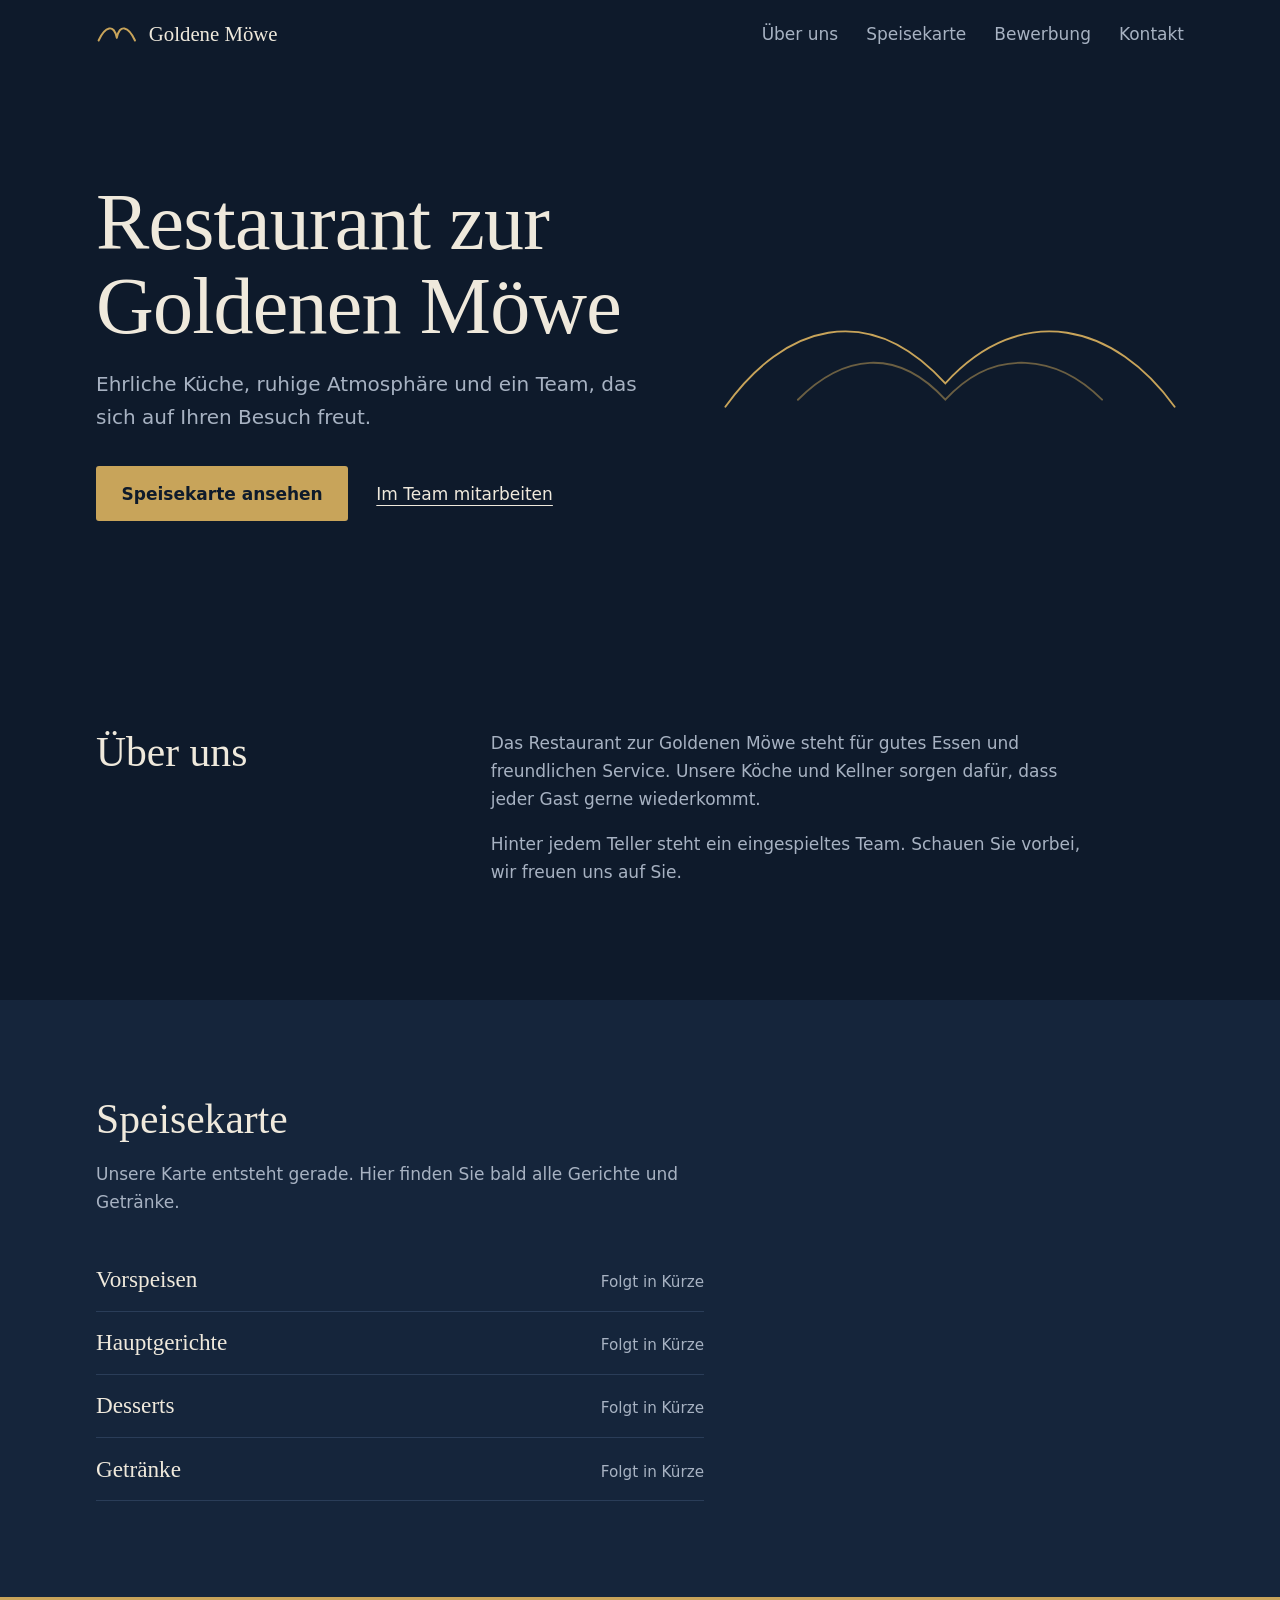
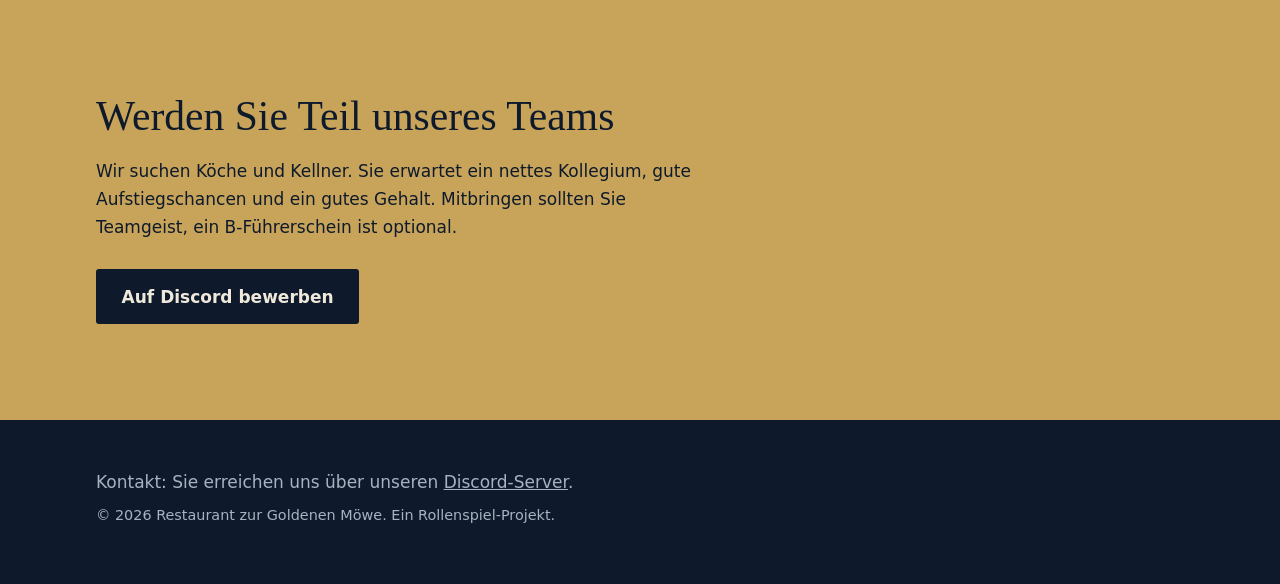
==== index.html @ 76fbbf75 "Add first files for website" ====
<!DOCTYPE html>
<html lang="de">
<head>
  <meta charset="utf-8">
  <meta name="viewport" content="width=device-width, initial-scale=1">
  <title>Restaurant zur Goldenen Möwe</title>
  <meta name="description" content="Restaurant zur Goldenen Möwe: ehrliche Küche, freundlicher Service und ein Team, das sich auf Sie freut.">
  <meta name="robots" content="noindex, nofollow">
  <meta name="theme-color" content="#0e1a2b">
  <link rel="icon" href="favicon.svg" type="image/svg+xml">
  <link rel="stylesheet" href="style.css">
</head>
<body>
  <a class="skip" href="#inhalt">Zum Inhalt springen</a>

  <header class="kopf">
    <div class="wrap">
      <a class="marke" href="./">
        <svg viewBox="0 0 64 40" aria-hidden="true"><path d="M4 30C14 8 28 4 32 26 36 4 50 8 60 30"/></svg>
        Goldene Möwe
      </a>
      <nav class="nav" aria-label="Hauptmenü">
        <a href="#ueber-uns">Über uns</a>
        <a class="wichtig" href="#speisekarte">Speisekarte</a>
        <a class="wichtig" href="#bewerbung">Bewerbung</a>
        <a href="#kontakt">Kontakt</a>
      </nav>
    </div>
  </header>

  <main id="inhalt">
    <section class="hero">
      <div class="wrap">
        <div>
          <h1>Restaurant zur Goldenen Möwe</h1>
          <p class="lead">Ehrliche Küche, ruhige Atmosphäre und ein Team, das sich auf Ihren Besuch freut.</p>
          <div class="aktionen">
            <a class="knopf" href="#speisekarte">Speisekarte ansehen</a>
            <a class="textlink" href="#bewerbung">Im Team mitarbeiten</a>
          </div>
        </div>
        <!-- Die Möwe zeichnet sich beim Laden einmal selbst. Später kann hier ein Foto stehen. -->
        <svg class="moewe" viewBox="0 0 400 160" aria-hidden="true">
          <path class="zug" pathLength="1" d="M8 128C58 58 130 36 196 108 262 36 342 58 392 128"/>
          <path class="zug zug2" pathLength="1" d="M70 122C108 84 154 76 196 122 238 76 292 84 330 122"/>
        </svg>
      </div>
    </section>

    <section class="ueber" id="ueber-uns">
      <div class="wrap">
        <h2>Über uns</h2>
        <div class="text">
          <p>Das Restaurant zur Goldenen Möwe steht für gutes Essen und freundlichen Service. Unsere Köche und Kellner sorgen dafür, dass jeder Gast gerne wiederkommt.</p>
          <p>Hinter jedem Teller steht ein eingespieltes Team. Schauen Sie vorbei, wir freuen uns auf Sie.</p>
        </div>
      </div>
    </section>

    <section class="karte" id="speisekarte">
      <div class="wrap">
        <h2>Speisekarte</h2>
        <p class="text">Unsere Karte entsteht gerade. Hier finden Sie bald alle Gerichte und Getränke.</p>
        <ul class="gaenge">
          <li>Vorspeisen <span>Folgt in Kürze</span></li>
          <li>Hauptgerichte <span>Folgt in Kürze</span></li>
          <li>Desserts <span>Folgt in Kürze</span></li>
          <li>Getränke <span>Folgt in Kürze</span></li>
        </ul>
      </div>
    </section>

    <section class="bewerbung" id="bewerbung">
      <div class="wrap">
        <h2>Werden Sie Teil unseres Teams</h2>
        <p>Wir suchen Köche und Kellner. Sie erwartet ein nettes Kollegium, gute Aufstiegschancen und ein gutes Gehalt. Mitbringen sollten Sie Teamgeist, ein B-Führerschein ist optional.</p>
        <!-- TODO: DEIN-LINK durch den Einladungslink zu deinem Discord-Server ersetzen -->
        <a class="knopf" href="https://discord.gg/DEIN-LINK">Auf Discord bewerben</a>
      </div>
    </section>
  </main>

  <footer class="fuss" id="kontakt">
    <div class="wrap">
      <p>Kontakt: Sie erreichen uns über unseren <a href="https://discord.gg/DEIN-LINK">Discord-Server</a>.</p>
      <p class="klein">© 2026 Restaurant zur Goldenen Möwe. Ein Rollenspiel-Projekt.</p>
    </div>
  </footer>
</body>
</html>
---- style.css ----
/* Farben und Schriften: hier zentral anpassen */
:root {
  --tiefsee: #0e1a2b;   /* Grundfarbe */
  --hafen: #15253b;     /* Flächen */
  --linie: #2a3d58;     /* feine Trennlinien */
  --messing: #c8a45a;   /* Akzent: das Gold der Möwe */
  --gischt: #efe9dc;    /* Haupttext */
  --nebel: #a7b2c2;     /* Nebentext */
  --serif: "Iowan Old Style", "Palatino Linotype", Palatino, "Book Antiqua", Georgia, serif;
  --sans: system-ui, -apple-system, "Segoe UI", Roboto, sans-serif;
  color-scheme: dark;
}

* { box-sizing: border-box; }
@media (prefers-reduced-motion: no-preference) { html { scroll-behavior: smooth; } }

body {
  margin: 0;
  background: var(--tiefsee);
  color: var(--gischt);
  font: 1.0625rem/1.65 var(--sans);
}
a { color: inherit; }
:focus-visible { outline: 2px solid var(--messing); outline-offset: 3px; }
.wrap { width: min(100% - 3rem, 68rem); margin-inline: auto; }

.skip { position: absolute; left: -999px; }
.skip:focus { left: 1rem; top: 1rem; z-index: 10; padding: .5rem .75rem; background: var(--messing); color: var(--tiefsee); }

/* Kopfzeile */
.kopf { padding-block: 1.25rem; }
.kopf .wrap { display: flex; justify-content: space-between; align-items: center; gap: 1.5rem; }
.marke { display: flex; align-items: center; gap: .7rem; text-decoration: none; font: 1.3rem var(--serif); }
.marke svg { width: 2.6rem; height: auto; }
.marke path { fill: none; stroke: var(--messing); stroke-width: 3; stroke-linecap: round; stroke-linejoin: round; }
.nav { display: flex; gap: 1.75rem; }
.nav a { color: var(--nebel); text-decoration: none; }
.nav a:hover { color: var(--gischt); }

/* Startbereich */
.hero { padding-block: clamp(3rem, 9vw, 7rem); }
.hero .wrap { display: grid; grid-template-columns: 1.1fr .9fr; align-items: center; gap: 3rem; }
h1 { margin: 0 0 1.25rem; font: 400 clamp(2.6rem, 6.5vw, 5rem)/1.05 var(--serif); letter-spacing: -.01em; }
.lead { max-width: 34rem; margin: 0 0 2rem; font-size: 1.25rem; color: var(--nebel); }
.aktionen { display: flex; flex-wrap: wrap; align-items: center; gap: 1.25rem 1.75rem; }

.knopf { display: inline-block; padding: .85rem 1.6rem; border-radius: 3px; background: var(--messing); color: var(--tiefsee); font-weight: 600; text-decoration: none; }
.knopf:hover { background: #d9b972; }
.textlink { text-underline-offset: .3em; }

/* Die Möwe: das eine auffällige Element, zeichnet sich einmal beim Laden */
.moewe { width: 100%; height: auto; overflow: visible; }
.moewe path { fill: none; stroke: var(--messing); stroke-width: 1.6; stroke-linecap: round; }
.moewe .zug { stroke-dasharray: 1; stroke-dashoffset: 1; animation: zeichnen 2.6s .3s ease-out forwards; }
.moewe .zug2 { opacity: .5; animation-delay: 1s; }
@keyframes zeichnen { to { stroke-dashoffset: 0; } }
@media (prefers-reduced-motion: reduce) { .moewe .zug { animation: none; stroke-dashoffset: 0; } }

/* Abschnitte */
section { padding-block: clamp(3.5rem, 8vw, 6rem); }
.hero { padding-block: clamp(3rem, 9vw, 7rem); }
h2 { margin: 0 0 1rem; font: 400 clamp(1.8rem, 3.5vw, 2.6rem)/1.15 var(--serif); }
.text { max-width: 38rem; color: var(--nebel); }
.text p:first-child { margin-top: 0; }

.ueber .wrap { display: grid; grid-template-columns: 1fr 2fr; gap: 3rem; }

.karte { background: var(--hafen); }
.gaenge { max-width: 38rem; margin: 2rem 0 0; padding: 0; list-style: none; }
.gaenge li { display: flex; justify-content: space-between; align-items: baseline; gap: 1rem; padding: 1.1rem 0; border-bottom: 1px solid var(--linie); font: 1.45rem var(--serif); }
.gaenge span { font: .95rem var(--sans); color: var(--nebel); }

.bewerbung { background: var(--messing); color: var(--tiefsee); }
.bewerbung p { max-width: 38rem; margin: 0 0 1.75rem; }
.bewerbung .knopf { background: var(--tiefsee); color: var(--gischt); }
.bewerbung .knopf:hover { background: var(--hafen); }
.bewerbung :focus-visible { outline-color: var(--tiefsee); }

/* Fußzeile */
.fuss { padding-block: 3rem; color: var(--nebel); }
.fuss p { margin: 0 0 .5rem; }
.fuss .klein { font-size: .9rem; }

/* Mobil */
@media (max-width: 820px) {
  .hero .wrap, .ueber .wrap { grid-template-columns: 1fr; gap: 2rem; }
  .moewe { max-width: 26rem; }
  .nav { gap: 1.25rem; }
  .nav a:not(.wichtig) { display: none; }
}
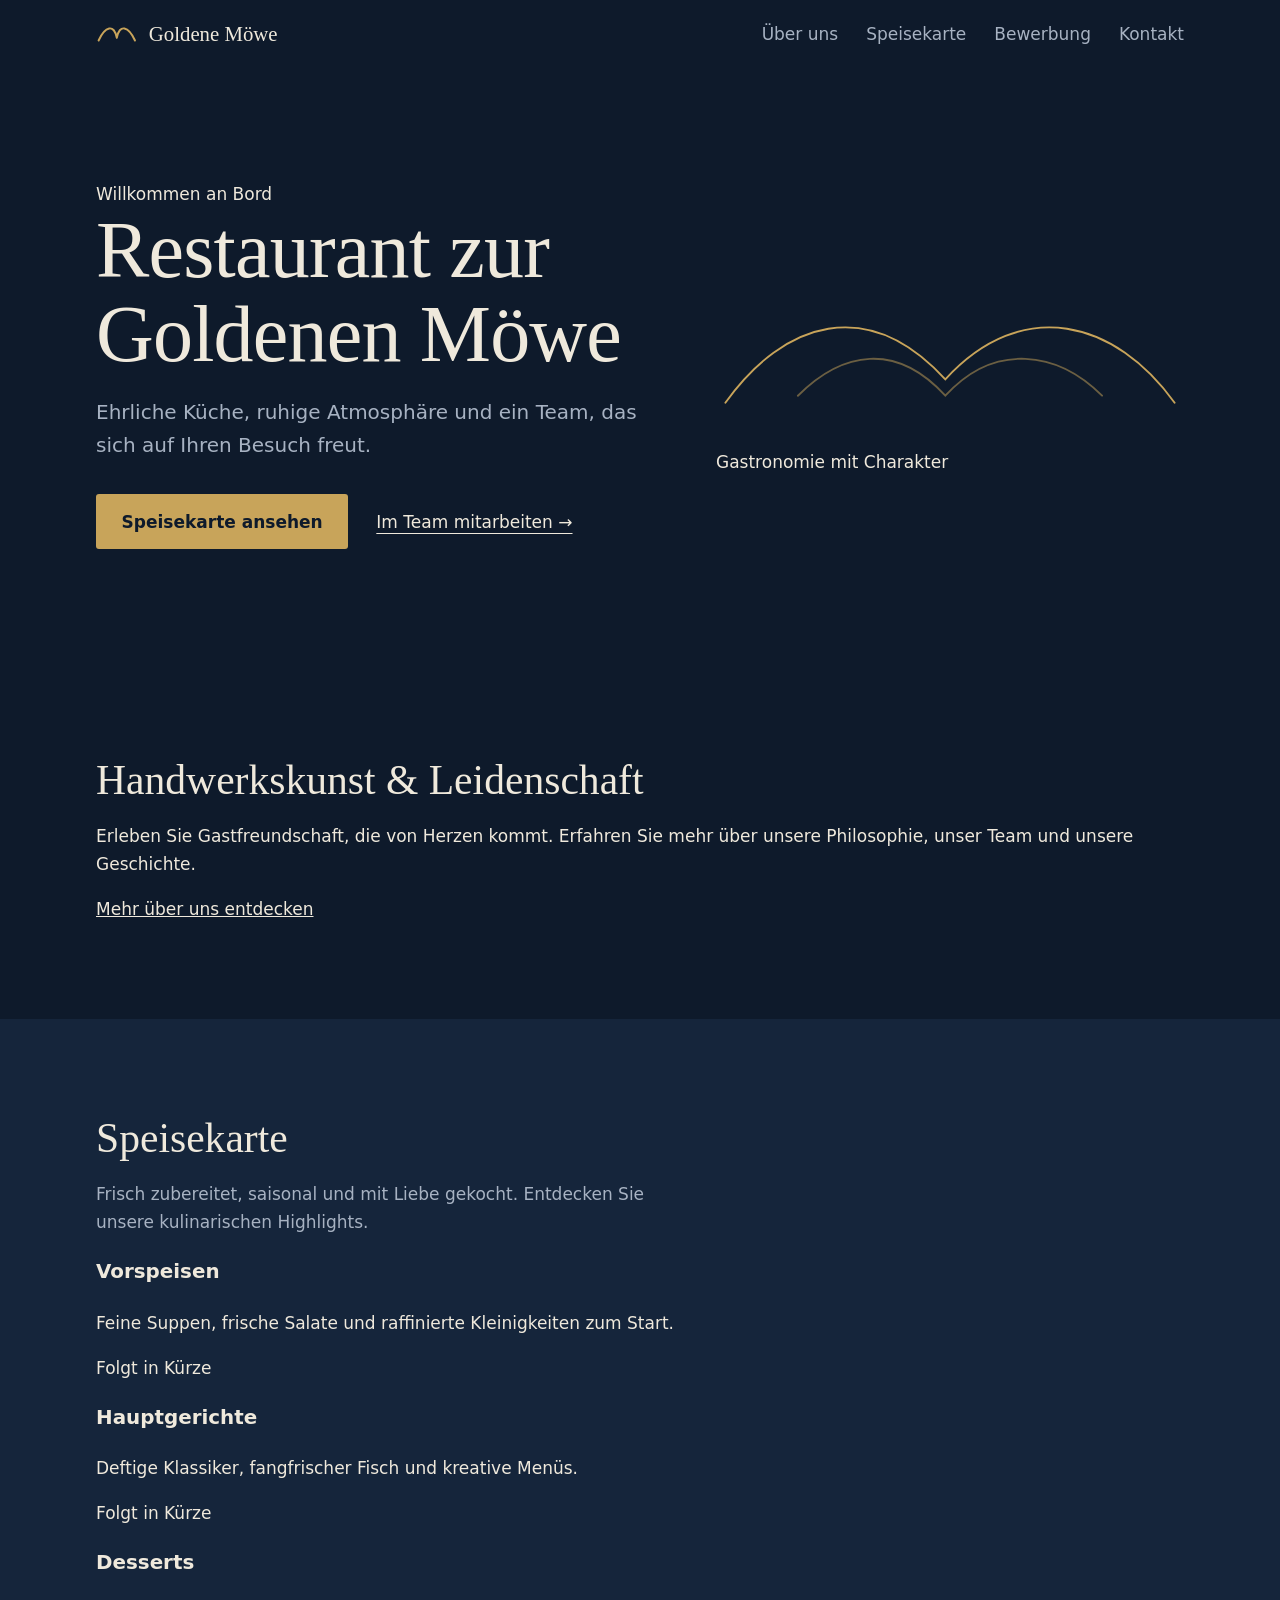
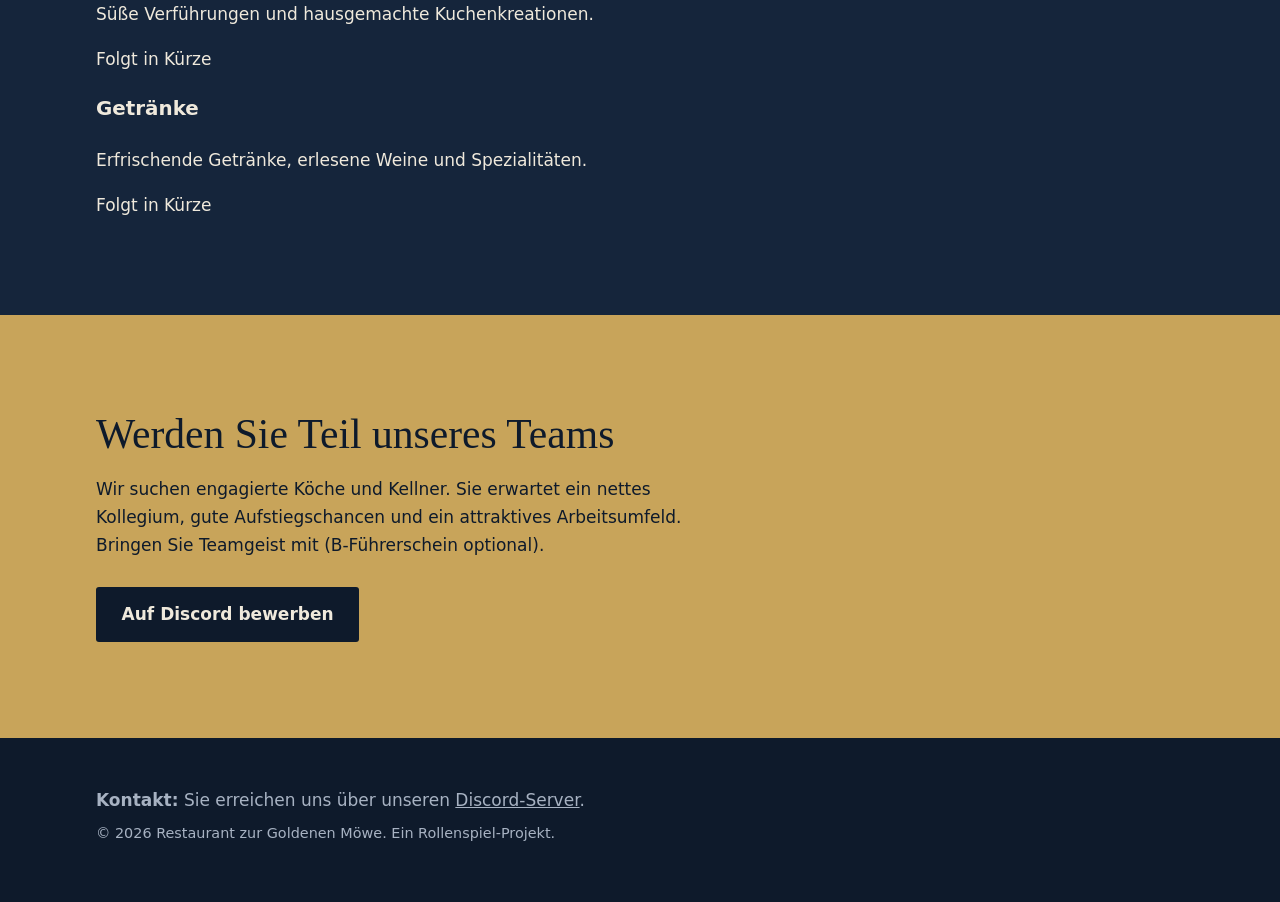
==== commit cb0bb304: "Update with gemini index.html" ====
--- a/index.html
+++ b/index.html
@@ -3,7 +3,7 @@
 <head>
   <meta charset="utf-8">
   <meta name="viewport" content="width=device-width, initial-scale=1">
-  <title>Restaurant zur Goldenen Möwe</title>
+  <title>Restaurant zur Goldenen Möwe | Ehrliche Küche & Genuss</title>
   <meta name="description" content="Restaurant zur Goldenen Möwe: ehrliche Küche, freundlicher Service und ein Team, das sich auf Sie freut.">
   <meta name="robots" content="noindex, nofollow">
   <meta name="theme-color" content="#0e1a2b">
@@ -17,12 +17,12 @@
     <div class="wrap">
       <a class="marke" href="./">
         <svg viewBox="0 0 64 40" aria-hidden="true"><path d="M4 30C14 8 28 4 32 26 36 4 50 8 60 30"/></svg>
-        Goldene Möwe
+        <span>Goldene Möwe</span>
       </a>
       <nav class="nav" aria-label="Hauptmenü">
-        <a href="#ueber-uns">Über uns</a>
-        <a class="wichtig" href="#speisekarte">Speisekarte</a>
-        <a class="wichtig" href="#bewerbung">Bewerbung</a>
+        <a href="ueber-uns.html">Über uns</a>
+        <a href="#speisekarte">Speisekarte</a>
+        <a href="#bewerbung">Bewerbung</a>
         <a href="#kontakt">Kontakt</a>
       </nav>
     </div>
@@ -31,59 +31,85 @@
   <main id="inhalt">
     <section class="hero">
       <div class="wrap">
-        <div>
+        <div class="hero-text">
+          <span class="badge">Willkommen an Bord</span>
           <h1>Restaurant zur Goldenen Möwe</h1>
           <p class="lead">Ehrliche Küche, ruhige Atmosphäre und ein Team, das sich auf Ihren Besuch freut.</p>
           <div class="aktionen">
             <a class="knopf" href="#speisekarte">Speisekarte ansehen</a>
-            <a class="textlink" href="#bewerbung">Im Team mitarbeiten</a>
+            <a class="textlink" href="#bewerbung">Im Team mitarbeiten &rarr;</a>
           </div>
         </div>
-        <!-- Die Möwe zeichnet sich beim Laden einmal selbst. Später kann hier ein Foto stehen. -->
-        <svg class="moewe" viewBox="0 0 400 160" aria-hidden="true">
-          <path class="zug" pathLength="1" d="M8 128C58 58 130 36 196 108 262 36 342 58 392 128"/>
-          <path class="zug zug2" pathLength="1" d="M70 122C108 84 154 76 196 122 238 76 292 84 330 122"/>
-        </svg>
+        <div class="hero-visual">
+          <div class="moewe-card">
+            <svg class="moewe" viewBox="0 0 400 160" aria-hidden="true">
+              <path class="zug" pathLength="1" d="M8 128C58 58 130 36 196 108 262 36 342 58 392 128"/>
+              <path class="zug zug2" pathLength="1" d="M70 122C108 84 154 76 196 122 238 76 292 84 330 122"/>
+            </svg>
+            <div class="moewe-caption">Gastronomie mit Charakter</div>
+          </div>
+        </div>
       </div>
     </section>
 
-    <section class="ueber" id="ueber-uns">
+    <section class="teaser-ueber">
       <div class="wrap">
-        <h2>Über uns</h2>
-        <div class="text">
-          <p>Das Restaurant zur Goldenen Möwe steht für gutes Essen und freundlichen Service. Unsere Köche und Kellner sorgen dafür, dass jeder Gast gerne wiederkommt.</p>
-          <p>Hinter jedem Teller steht ein eingespieltes Team. Schauen Sie vorbei, wir freuen uns auf Sie.</p>
+        <div class="teaser-box">
+          <h2>Handwerkskunst & Leidenschaft</h2>
+          <p>Erleben Sie Gastfreundschaft, die von Herzen kommt. Erfahren Sie mehr über unsere Philosophie, unser Team und unsere Geschichte.</p>
+          <a class="knopf-outline" href="ueber-uns.html">Mehr über uns entdecken</a>
         </div>
       </div>
     </section>
 
     <section class="karte" id="speisekarte">
       <div class="wrap">
-        <h2>Speisekarte</h2>
-        <p class="text">Unsere Karte entsteht gerade. Hier finden Sie bald alle Gerichte und Getränke.</p>
-        <ul class="gaenge">
-          <li>Vorspeisen <span>Folgt in Kürze</span></li>
-          <li>Hauptgerichte <span>Folgt in Kürze</span></li>
-          <li>Desserts <span>Folgt in Kürze</span></li>
-          <li>Getränke <span>Folgt in Kürze</span></li>
-        </ul>
+        <div class="section-header">
+          <h2>Speisekarte</h2>
+          <p class="text">Frisch zubereitet, saisonal und mit Liebe gekocht. Entdecken Sie unsere kulinarischen Highlights.</p>
+        </div>
+        <div class="gaenge-grid">
+          <div class="gang-card">
+            <h3>Vorspeisen</h3>
+            <p class="gang-desc">Feine Suppen, frische Salate und raffinierte Kleinigkeiten zum Start.</p>
+            <span class="status">Folgt in Kürze</span>
+          </div>
+          <div class="gang-card">
+            <h3>Hauptgerichte</h3>
+            <p class="gang-desc">Deftige Klassiker, fangfrischer Fisch und kreative Menüs.</p>
+            <span class="status">Folgt in Kürze</span>
+          </div>
+          <div class="gang-card">
+            <h3>Desserts</h3>
+            <p class="gang-desc">Süße Verführungen und hausgemachte Kuchenkreationen.</p>
+            <span class="status">Folgt in Kürze</span>
+          </div>
+          <div class="gang-card">
+            <h3>Getränke</h3>
+            <p class="gang-desc">Erfrischende Getränke, erlesene Weine und Spezialitäten.</p>
+            <span class="status">Folgt in Kürze</span>
+          </div>
+        </div>
       </div>
     </section>
 
     <section class="bewerbung" id="bewerbung">
       <div class="wrap">
-        <h2>Werden Sie Teil unseres Teams</h2>
-        <p>Wir suchen Köche und Kellner. Sie erwartet ein nettes Kollegium, gute Aufstiegschancen und ein gutes Gehalt. Mitbringen sollten Sie Teamgeist, ein B-Führerschein ist optional.</p>
-        <!-- TODO: DEIN-LINK durch den Einladungslink zu deinem Discord-Server ersetzen -->
-        <a class="knopf" href="https://discord.gg/DEIN-LINK">Auf Discord bewerben</a>
+        <div class="bewerbung-content">
+          <h2>Werden Sie Teil unseres Teams</h2>
+          <p>Wir suchen engagierte Köche und Kellner. Sie erwartet ein nettes Kollegium, gute Aufstiegschancen und ein attraktives Arbeitsumfeld. Bringen Sie Teamgeist mit (B-Führerschein optional).</p>
+          <a class="knopf" href="https://discord.gg/E5PDbMufH8" target="_blank" rel="noopener">Auf Discord bewerben</a>
+        </div>
       </div>
     </section>
   </main>
 
   <footer class="fuss" id="kontakt">
     <div class="wrap">
-      <p>Kontakt: Sie erreichen uns über unseren <a href="https://discord.gg/DEIN-LINK">Discord-Server</a>.</p>
-      <p class="klein">© 2026 Restaurant zur Goldenen Möwe. Ein Rollenspiel-Projekt.</p>
+      <div class="fuss-content">
+        <p><strong>Kontakt:</strong> Sie erreichen uns über unseren <a href="https://discord.gg/E5PDbMufH8" target="_blank" rel="noopener">Discord-Server</a>.</p>
+        <p class="klein">&copy; 2026 Restaurant zur Goldenen Möwe. Ein Rollenspiel-Projekt.</p>
+      </div>
     </div>
   </footer>
 </body>
